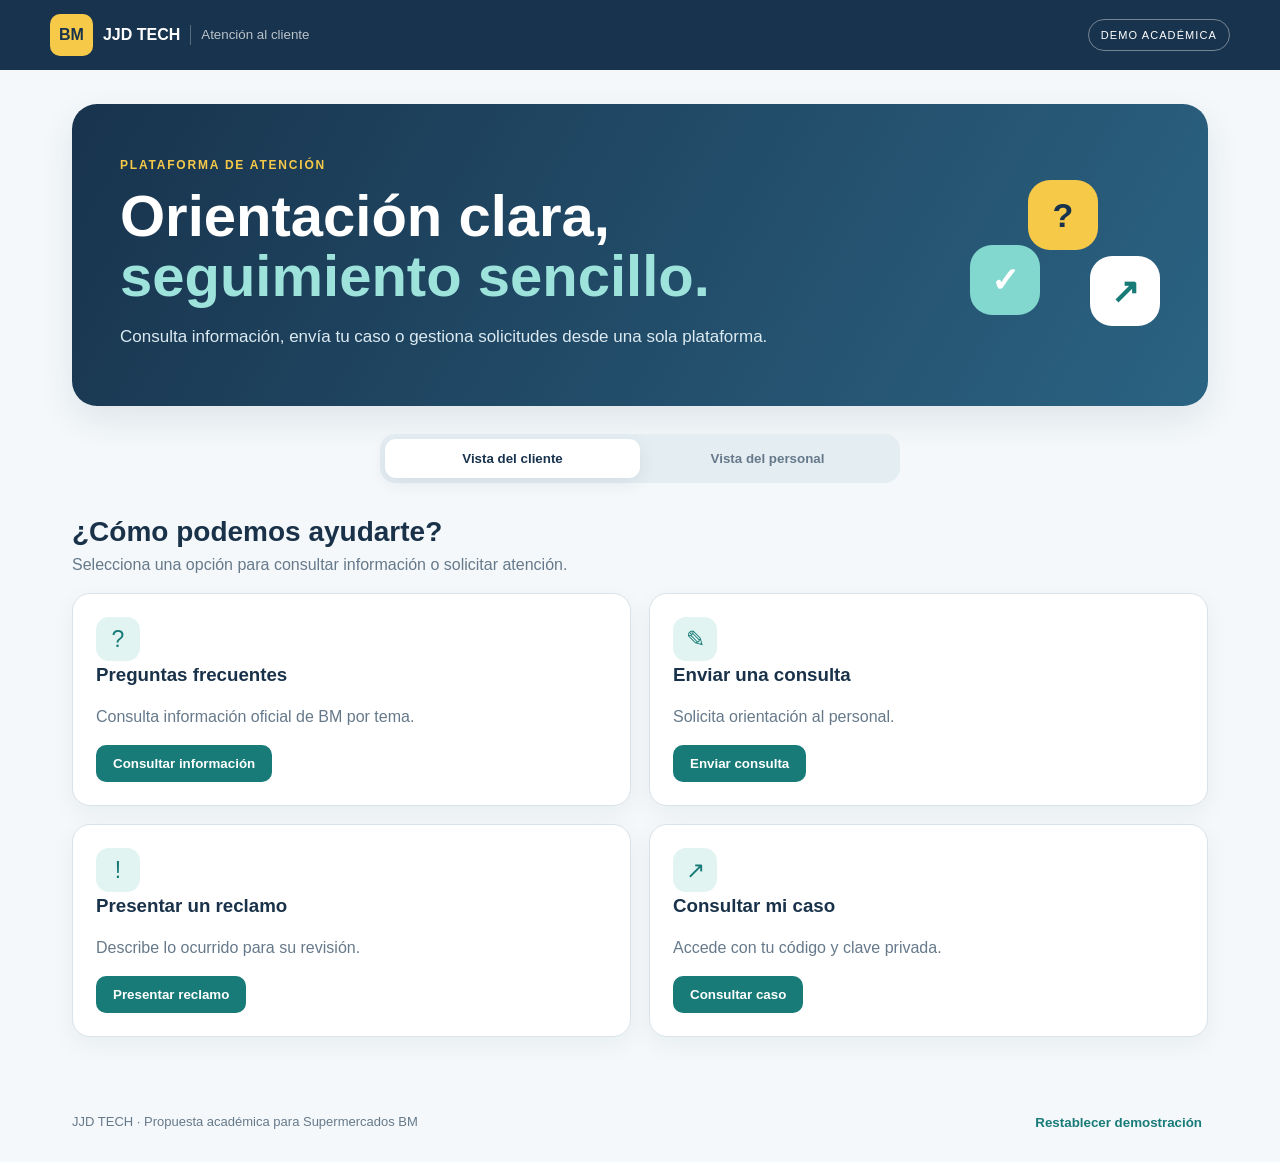
==== index.html @ c05265e7 "Sitio web" ====
<!doctype html>
<html lang="es">
<head>
  <meta charset="utf-8"><meta name="viewport" content="width=device-width,initial-scale=1">
  <title>JJD TECH · Atención BM</title><link rel="stylesheet" href="app.css">
</head>
<body>
<header class="topbar"><div class="brand"><b class="mark">BM</b><b>JJD TECH</b><small>Atención al cliente</small></div><span class="pill">DEMO ACADÉMICA</span></header>
<main class="shell">
  <section class="hero"><div><p class="eyebrow">Plataforma de atención</p><h1>Orientación clara,<br><em>seguimiento sencillo.</em></h1><p>Consulta información, envía tu caso o gestiona solicitudes desde una sola plataforma.</p></div><div class="hero-art"><i>?</i><i>✓</i><i>↗</i></div></section>
  <nav class="switch"><button class="active" data-view="client">Vista del cliente</button><button data-view="staff">Vista del personal</button></nav>
  <section id="clientView"></section><section id="staffView" class="hidden"></section>
</main>
<footer>JJD TECH · Propuesta académica para Supermercados BM <button id="resetBtn">Restablecer demostración</button></footer><div id="toast"></div>
<script src="app.js"></script>
</body></html>
---- app.css ----
:root{--n:#18334d;--t:#187b78;--y:#f7c948;--bg:#f4f8fa;--ink:#193249;--mut:#66798a;--line:#d9e3e9}*{box-sizing:border-box}body{margin:0;background:var(--bg);color:var(--ink);font:16px/1.5 Arial,sans-serif}.topbar{height:70px;background:var(--n);color:white;padding:0 max(20px,calc((100% - 1180px)/2));display:flex;align-items:center;justify-content:space-between}.brand{display:flex;gap:10px;align-items:center}.brand small{opacity:.7;border-left:1px solid #ffffff66;padding-left:10px}.mark{background:var(--y);color:var(--n);padding:9px;border-radius:10px}.pill{font-size:11px;letter-spacing:.1em;border:1px solid #fff6;border-radius:99px;padding:7px 12px}.shell{max-width:1180px;margin:auto;padding:34px 22px 55px}.hero{min-height:240px;border-radius:25px;padding:40px 48px;display:flex;justify-content:space-between;align-items:center;background:linear-gradient(120deg,var(--n),#2b6382);color:white;box-shadow:0 14px 35px #14314918}.eyebrow{text-transform:uppercase;letter-spacing:.15em;color:var(--y);font-weight:bold;font-size:12px}.hero h1{font-size:clamp(35px,5vw,58px);line-height:1.04;margin:8px 0}.hero em{color:#9de3dc;font-style:normal}.hero p:last-child{color:#dceaf1;font-size:17px}.hero-art{width:190px;height:150px;position:relative}.hero-art i{position:absolute;display:grid;place-items:center;width:70px;height:70px;border-radius:22px;font-size:34px;font-weight:bold;font-style:normal}.hero-art i:nth-child(1){background:var(--y);color:var(--n);left:58px}.hero-art i:nth-child(2){background:#82d8ce;top:65px}.hero-art i:nth-child(3){background:white;color:var(--t);top:76px;right:0}.switch{background:#e4edf2;border-radius:15px;padding:5px;display:flex;max-width:520px;margin:28px auto}.switch button{flex:1;border:0;background:transparent;padding:12px;border-radius:11px;color:var(--mut);font-weight:bold;cursor:pointer}.switch button.active{background:white;color:var(--n);box-shadow:0 5px 18px #14314914}.hidden{display:none!important}.head{display:flex;justify-content:space-between;align-items:end;margin:26px 0 16px}.head h2{margin:0;font-size:28px}.head p{margin:0;color:var(--mut)}.grid{display:grid;grid-template-columns:repeat(2,1fr);gap:18px}.card,.panel{background:white;border:1px solid var(--line);border-radius:18px;padding:23px;box-shadow:0 8px 25px #1431490d}.card h3{margin:0 0 7px}.card p{color:var(--mut)}.icon{width:44px;height:44px;border-radius:13px;display:grid;place-items:center;background:#e2f4f1;color:var(--t);font-size:23px}.button{border:0;border-radius:10px;background:var(--t);color:white;padding:11px 17px;font-weight:bold;cursor:pointer}.secondary{background:#e9f0f4;color:var(--n)}.formgrid{display:grid;grid-template-columns:1fr 1fr;gap:15px}.field{display:flex;flex-direction:column;gap:6px}.field.full{grid-column:1/-1}.field label{font-weight:bold;font-size:13px}.field input,.field select,.field textarea{border:1px solid var(--line);border-radius:10px;padding:12px;font:inherit;color:var(--ink)}textarea{min-height:105px}.actions{display:flex;gap:10px;margin-top:18px}.notice{padding:14px;border-radius:12px;background:#fff7dc;border:1px solid #f2d778;color:#725c13;margin-top:16px}.faq{display:grid;grid-template-columns:260px 1fr;gap:18px}.topics button{display:block;width:100%;text-align:left;border:0;background:#f2f6f8;border-radius:10px;padding:13px;margin:7px 0;cursor:pointer;color:var(--ink)}.topics button.on{background:#d9efeb;color:var(--t);font-weight:bold}.source{color:var(--mut);font-size:13px}.summary{display:grid;grid-template-columns:repeat(4,1fr);gap:10px;margin-bottom:18px}.stat{background:#f2f7f9;border-radius:13px;padding:15px}.stat strong{font-size:28px;display:block}.stat span{color:var(--mut);font-size:13px}.staff{display:grid;grid-template-columns:1.35fr .65fr;gap:18px}.table{width:100%;border-collapse:collapse}.table th,.table td{text-align:left;padding:12px 8px;border-bottom:1px solid var(--line)}.table th{font-size:12px;color:var(--mut);text-transform:uppercase}.link{border:0;background:none;color:var(--t);font-weight:bold;cursor:pointer}.badge{display:inline-block;border-radius:99px;padding:5px 10px;font-size:12px;font-weight:bold;background:#e8eff3}.final{background:#dff4e8;color:#167346}.wait{background:#fff1c9;color:#8a6510}.review{background:#e3edff;color:#285da5}footer{max-width:1180px;margin:auto;padding:20px 22px 30px;color:var(--mut);font-size:13px;display:flex;justify-content:space-between}footer button{border:0;background:none;color:var(--t);font-weight:bold;cursor:pointer}@media(max-width:760px){.brand small,.pill,.hero-art{display:none}.shell{padding:20px 14px 40px}.hero{padding:28px 24px}.grid,.faq,.staff,.formgrid{grid-template-columns:1fr}.field.full{grid-column:auto}.summary{grid-template-columns:repeat(2,1fr)}footer{display:block;padding:15px}footer button{display:block;margin-top:10px}}
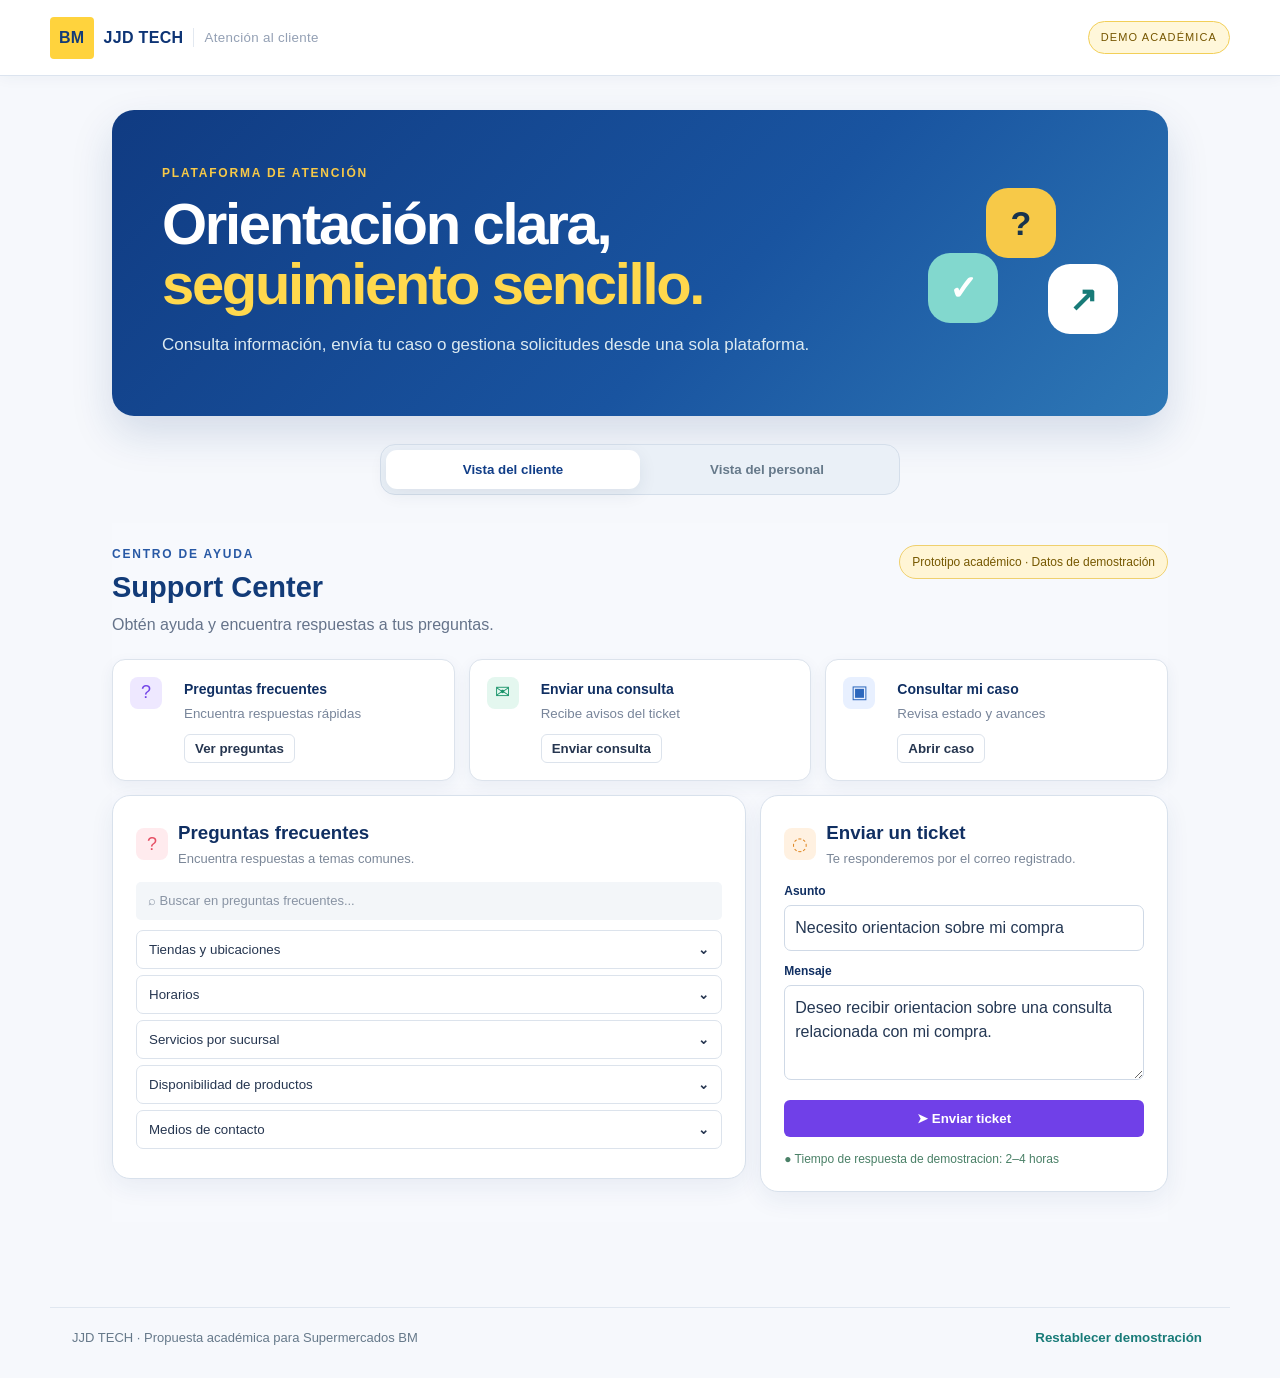
==== commit c10d823c: "version 7" ====
--- a/index.html
+++ b/index.html
@@ -2,7 +2,7 @@
 <html lang="es">
 <head>
   <meta charset="utf-8"><meta name="viewport" content="width=device-width,initial-scale=1">
-  <title>JJD TECH · Atención BM</title><link rel="stylesheet" href="app.css">
+  <title>JJD TECH · Atención BM</title><link rel="stylesheet" href="app.css"><link rel="stylesheet" href="app_v2.css"><link rel="stylesheet" href="app_v3.css">
 </head>
 <body>
 <header class="topbar"><div class="brand"><b class="mark">BM</b><b>JJD TECH</b><small>Atención al cliente</small></div><span class="pill">DEMO ACADÉMICA</span></header>
@@ -12,5 +12,5 @@
   <section id="clientView"></section><section id="staffView" class="hidden"></section>
 </main>
 <footer>JJD TECH · Propuesta académica para Supermercados BM <button id="resetBtn">Restablecer demostración</button></footer><div id="toast"></div>
-<script src="app.js"></script>
+<script src="app_v3.js"></script>
 </body></html>
--- a/app.css
+++ b/app.css
@@ -1 +1,6 @@
 :root{--n:#18334d;--t:#187b78;--y:#f7c948;--bg:#f4f8fa;--ink:#193249;--mut:#66798a;--line:#d9e3e9}*{box-sizing:border-box}body{margin:0;background:var(--bg);color:var(--ink);font:16px/1.5 Arial,sans-serif}.topbar{height:70px;background:var(--n);color:white;padding:0 max(20px,calc((100% - 1180px)/2));display:flex;align-items:center;justify-content:space-between}.brand{display:flex;gap:10px;align-items:center}.brand small{opacity:.7;border-left:1px solid #ffffff66;padding-left:10px}.mark{background:var(--y);color:var(--n);padding:9px;border-radius:10px}.pill{font-size:11px;letter-spacing:.1em;border:1px solid #fff6;border-radius:99px;padding:7px 12px}.shell{max-width:1180px;margin:auto;padding:34px 22px 55px}.hero{min-height:240px;border-radius:25px;padding:40px 48px;display:flex;justify-content:space-between;align-items:center;background:linear-gradient(120deg,var(--n),#2b6382);color:white;box-shadow:0 14px 35px #14314918}.eyebrow{text-transform:uppercase;letter-spacing:.15em;color:var(--y);font-weight:bold;font-size:12px}.hero h1{font-size:clamp(35px,5vw,58px);line-height:1.04;margin:8px 0}.hero em{color:#9de3dc;font-style:normal}.hero p:last-child{color:#dceaf1;font-size:17px}.hero-art{width:190px;height:150px;position:relative}.hero-art i{position:absolute;display:grid;place-items:center;width:70px;height:70px;border-radius:22px;font-size:34px;font-weight:bold;font-style:normal}.hero-art i:nth-child(1){background:var(--y);color:var(--n);left:58px}.hero-art i:nth-child(2){background:#82d8ce;top:65px}.hero-art i:nth-child(3){background:white;color:var(--t);top:76px;right:0}.switch{background:#e4edf2;border-radius:15px;padding:5px;display:flex;max-width:520px;margin:28px auto}.switch button{flex:1;border:0;background:transparent;padding:12px;border-radius:11px;color:var(--mut);font-weight:bold;cursor:pointer}.switch button.active{background:white;color:var(--n);box-shadow:0 5px 18px #14314914}.hidden{display:none!important}.head{display:flex;justify-content:space-between;align-items:end;margin:26px 0 16px}.head h2{margin:0;font-size:28px}.head p{margin:0;color:var(--mut)}.grid{display:grid;grid-template-columns:repeat(2,1fr);gap:18px}.card,.panel{background:white;border:1px solid var(--line);border-radius:18px;padding:23px;box-shadow:0 8px 25px #1431490d}.card h3{margin:0 0 7px}.card p{color:var(--mut)}.icon{width:44px;height:44px;border-radius:13px;display:grid;place-items:center;background:#e2f4f1;color:var(--t);font-size:23px}.button{border:0;border-radius:10px;background:var(--t);color:white;padding:11px 17px;font-weight:bold;cursor:pointer}.secondary{background:#e9f0f4;color:var(--n)}.formgrid{display:grid;grid-template-columns:1fr 1fr;gap:15px}.field{display:flex;flex-direction:column;gap:6px}.field.full{grid-column:1/-1}.field label{font-weight:bold;font-size:13px}.field input,.field select,.field textarea{border:1px solid var(--line);border-radius:10px;padding:12px;font:inherit;color:var(--ink)}textarea{min-height:105px}.actions{display:flex;gap:10px;margin-top:18px}.notice{padding:14px;border-radius:12px;background:#fff7dc;border:1px solid #f2d778;color:#725c13;margin-top:16px}.faq{display:grid;grid-template-columns:260px 1fr;gap:18px}.topics button{display:block;width:100%;text-align:left;border:0;background:#f2f6f8;border-radius:10px;padding:13px;margin:7px 0;cursor:pointer;color:var(--ink)}.topics button.on{background:#d9efeb;color:var(--t);font-weight:bold}.source{color:var(--mut);font-size:13px}.summary{display:grid;grid-template-columns:repeat(4,1fr);gap:10px;margin-bottom:18px}.stat{background:#f2f7f9;border-radius:13px;padding:15px}.stat strong{font-size:28px;display:block}.stat span{color:var(--mut);font-size:13px}.staff{display:grid;grid-template-columns:1.35fr .65fr;gap:18px}.table{width:100%;border-collapse:collapse}.table th,.table td{text-align:left;padding:12px 8px;border-bottom:1px solid var(--line)}.table th{font-size:12px;color:var(--mut);text-transform:uppercase}.link{border:0;background:none;color:var(--t);font-weight:bold;cursor:pointer}.badge{display:inline-block;border-radius:99px;padding:5px 10px;font-size:12px;font-weight:bold;background:#e8eff3}.final{background:#dff4e8;color:#167346}.wait{background:#fff1c9;color:#8a6510}.review{background:#e3edff;color:#285da5}footer{max-width:1180px;margin:auto;padding:20px 22px 30px;color:var(--mut);font-size:13px;display:flex;justify-content:space-between}footer button{border:0;background:none;color:var(--t);font-weight:bold;cursor:pointer}@media(max-width:760px){.brand small,.pill,.hero-art{display:none}.shell{padding:20px 14px 40px}.hero{padding:28px 24px}.grid,.faq,.staff,.formgrid{grid-template-columns:1fr}.field.full{grid-column:auto}.summary{grid-template-columns:repeat(2,1fr)}footer{display:block;padding:15px}footer button{display:block;margin-top:10px}}
+/* Refinamiento visual inspirado en la referencia proporcionada */
+body{background:#f6f8fc;color:#102f62}.topbar{background:#fff;color:#0d3475;border-bottom:1px solid #dce4ef;height:76px;box-shadow:0 2px 14px #17365d0c}.brand{letter-spacing:.02em}.brand small{border-color:#d7dfeb;color:#667895}.mark{background:#ffd33d;color:#123b78;border-radius:4px}.pill{background:#fff7da;color:#765600;border-color:#f2cf58}.shell{max-width:1100px}.hero{background:linear-gradient(135deg,#103b82 0%,#1954a0 58%,#2e78b6 100%);border-radius:22px;padding:42px 50px;box-shadow:0 18px 42px #143b7826}.hero h1{font-weight:800;letter-spacing:-.04em}.hero em{color:#ffd84d}.switch{background:#eaf0f7;border:1px solid #d4deea}.switch button.active{color:#103d87}.card,.panel{border-color:#d8e1ec;box-shadow:0 8px 24px #193d6b12;transition:transform .2s,box-shadow .2s}.card:hover{transform:translateY(-3px);box-shadow:0 15px 30px #193d6b20}.button{background:#16479a;box-shadow:0 4px 9px #16479a29}.button:hover{background:#0d3475;transform:translateY(-1px)}.secondary{background:#eef3f8;color:#16479a;box-shadow:none}.icon{background:#e8f0ff;color:#16479a}.notice{border-color:#f1d276;box-shadow:0 5px 14px #d3a62214}.badge{border:1px solid #ccd8e7}.final{background:#e4f6ea;color:#187442;border-color:#a8dcb9}.wait{background:#fff2ca;color:#855d00;border-color:#f0ca67}.review{background:#e5efff;color:#2459a5;border-color:#b9cff3}.head h2{letter-spacing:-.025em}.table th{color:#60738f}.table td{color:#304766}footer{border-top:1px solid #e0e7f0;margin-top:30px}@media(max-width:760px){.hero{padding:30px 24px}.topbar{height:64px}}
+.timeline{list-style:none;margin:16px 0;padding:0;border-left:2px solid #d8e4f1}.timeline li{position:relative;padding:0 0 18px 24px}.timeline li:before{content:"";position:absolute;left:-8px;top:2px;width:13px;height:13px;border-radius:50%;background:#dbe7f5;border:3px solid white;box-shadow:0 0 0 1px #bdcfe2}.timeline li.current:before{background:#ffd34c}.timeline small{display:block;color:#71829b;margin-top:3px}
+.timeline{list-style:none;margin:16px 0;padding:0;border-left:2px solid #d8e4f1}.timeline li{position:relative;padding:0 0 18px 24px}.timeline li:before{content:"";position:absolute;left:-8px;top:2px;width:13px;height:13px;border-radius:50%;background:#dbe7f5;border:3px solid white;box-shadow:0 0 0 1px #bdcfe2}.timeline li.current:before{background:#ffd34c}.timeline small{display:block;color:#71829b;margin-top:3px}
+.email-note{background:#eef5ff;border-color:#c7daf7;color:#214b8f}.monthly-panel{margin:18px 0}.monthly-title{display:flex;justify-content:space-between;align-items:start}.monthly-title h3{margin:0 0 3px}.monthly-title p{margin:0;color:var(--mut);font-size:13px}.legend{display:flex;gap:20px;margin:18px 0 10px;color:#667895;font-size:13px}.month-row{display:grid;grid-template-columns:90px 1fr 32px 1fr 32px;gap:9px;align-items:center;margin:11px 0;font-size:13px}.bar{height:12px;width:var(--w);min-width:5px;border-radius:99px;display:block}.bar.consult{background:linear-gradient(90deg,#174895,#4b8bd6)}.bar.claim{background:linear-gradient(90deg,#d99b11,#f3cf5b)}.month-row strong{color:var(--n)}@media(max-width:560px){.month-row{grid-template-columns:70px 1fr 24px 1fr 24px;gap:5px}.monthly-title{display:block}.monthly-title .badge{margin-top:10px;display:inline-block}}
--- a/app_v2.css
+++ b/app_v2.css
@@ -0,0 +1,2 @@
+/* Layout refinado para el centro de soporte y el panel de tickets */
+.support-dashboard,.general-dashboard{max-width:1080px;margin:auto}.support-header,.general-heading{display:flex;justify-content:space-between;align-items:flex-start;margin:14px 0 22px}.support-header h2,.general-heading h2{font-size:29px;margin:3px 0}.support-header p,.general-heading p{color:#65738a;margin:0}.eyebrow.blue{color:#2859a5}.demo-label{font-size:12px;background:#fff5d5;border:1px solid #efd06e;color:#765800;border-radius:99px;padding:7px 12px}.support-shortcuts{display:grid;grid-template-columns:repeat(3,1fr);gap:14px;margin-bottom:14px}.support-shortcuts article{background:#fff;border:1px solid #dce3ec;border-radius:13px;padding:17px;display:grid;grid-template-columns:42px 1fr;column-gap:12px;box-shadow:0 5px 15px #1e3e6810}.support-shortcuts article b{font-size:14px}.support-shortcuts article small{display:block;color:#78859a;margin-top:3px}.support-shortcuts article button{grid-column:2;width:max-content;margin-top:10px;border:1px solid #dce3ec;background:#fff;border-radius:6px;padding:6px 10px;font-weight:bold;cursor:pointer;color:#263650}.shortcut-icon{width:32px;height:32px;border-radius:8px;display:grid;place-items:center;font-size:18px}.purple{background:#eee8ff;color:#7345e8}.green{background:#e4f7ef;color:#159267}.blue-icon{background:#e8f0ff;color:#2c67bd}.red{background:#ffebee;color:#e54e63}.orange{background:#fff1e1;color:#df8621}.support-lower{display:grid;grid-template-columns:1.4fr .9fr;gap:14px}.panel-heading{display:flex;gap:10px;align-items:center;margin-bottom:12px}.panel-heading h3{margin:0}.panel-heading p{margin:2px 0;color:#7b8798;font-size:13px}.faq-search{background:#f3f6f9;color:#8994a4;border-radius:5px;padding:9px 12px;font-size:13px;margin-bottom:10px}.faq-item{width:100%;display:flex;justify-content:space-between;text-align:left;background:#fff;border:1px solid #dce3ec;border-radius:7px;padding:11px 12px;margin:6px 0;color:#263650;cursor:pointer}.faq-item:hover,.faq-item.chosen{border-color:#9ebbf0;background:#f7faff}.ticket-panel form label,.form-panel label,.detail-info label{display:block;font-size:12px;font-weight:bold;margin:11px 0 5px}.ticket-panel input,.ticket-panel textarea,.form-panel input,.form-panel textarea,.access-panel input,.reply-box textarea,.detail-info textarea,.detail-info select{width:100%;border:1px solid #cfd9e6;border-radius:7px;padding:10px;font:inherit;color:#243753;background:#fff}.ticket-panel textarea,.form-panel textarea{min-height:95px}.primary-wide{width:100%;border:0;border-radius:6px;padding:11px;background:#7040e8;color:#fff;font-weight:bold;margin-top:13px;cursor:pointer}.primary-wide:hover{filter:brightness(.94)}.response-time{display:block;color:#4a8067;margin-top:13px;font-size:12px}.compact{max-width:900px}.form-panel,.access-panel{max-width:650px}.case-layout{display:grid;grid-template-columns:1.35fr .8fr;gap:15px}.status-card{background:#e8f1ff;border:1px solid #b9d0f3;border-radius:15px;padding:20px;margin-bottom:14px}.status-card h2{margin:5px 0}.status-card p{background:#fff;border-radius:10px;padding:12px;margin:12px 0 0}.message-box{background:#eef2f7;border-radius:9px;padding:13px}.progress h3{margin-top:0}.employee-dashboard{display:grid;grid-template-columns:190px 275px 1fr;min-height:650px;background:#fff;border:1px solid #dce3ec;border-radius:18px;overflow:hidden;box-shadow:0 15px 35px #193d6b16}.employee-sidebar{background:#f7f7fb;padding:16px 12px;display:flex;flex-direction:column;gap:5px}.employee-profile{background:#fff;border:1px solid #e2e5ed;border-radius:11px;padding:10px;margin-bottom:14px}.employee-profile span{display:inline-grid;place-items:center;width:30px;height:30px;border-radius:50%;background:#dbe8ff;color:#2254a0;font-weight:bold;margin-right:7px}.employee-profile b{font-size:12px}.employee-profile small{display:block;margin-left:39px;color:#8992a0;font-size:10px}.employee-sidebar button{border:0;background:transparent;text-align:left;padding:11px;border-radius:7px;color:#556276;cursor:pointer}.employee-sidebar button:hover,.employee-sidebar .employee-nav.active{background:#fff;color:#184b9e;box-shadow:0 2px 8px #20467b12}.employee-sidebar>small{color:#8a94a3;font-size:11px}.employee-tickets{border-right:1px solid #e3e7ef;padding:17px 12px;background:#fbfcfe;overflow:hidden}.tickets-title{display:flex;justify-content:space-between;align-items:center;gap:8px;margin-bottom:14px}.tickets-title h2{margin:0}.tickets-title input{width:125px;border:1px solid #dce3ec;border-radius:6px;padding:8px}.ticket-item{width:100%;border:1px solid #e0e5ed;background:#fff;text-align:left;border-radius:8px;padding:11px;margin:5px 0;display:flex;justify-content:space-between;gap:5px;cursor:pointer}.ticket-item.selected{border-color:#5b8dde;box-shadow:inset 3px 0 #2863bd}.ticket-item b,.ticket-item small{display:block}.ticket-item b{font-size:12px;color:#243653}.ticket-item small{color:#8893a3;font-size:11px;margin-top:4px}.ticket-type{font-size:10px;color:#27709f;display:block;margin-bottom:3px}.ticket-item time{font-size:10px;color:#8a94a2}.employee-detail{padding:25px 225px 25px 23px;background:#fff;position:relative}.detail-top{border-bottom:1px solid #e2e7ef;padding-bottom:17px}.detail-top h2{margin:5px 0;font-size:23px}.detail-top p{color:#7a8798;margin:0 0 10px}.detail-message{padding:22px 0 150px;max-width:540px}.reply-box{border:1px solid #dbe3ed;border-radius:10px;margin-top:30px;padding:12px}.reply-box textarea{margin:10px 0;min-height:90px}.detail-info{position:absolute;right:0;top:0;width:205px;height:100%;border-left:1px solid #e3e7ef;background:#fcfdff;padding:22px 15px}.detail-info h3{font-size:14px;margin:0 0 13px}.detail-info label{color:#8a95a4}.detail-info>span,.detail-info>b{display:block;font-size:12px;margin-bottom:8px}.detail-info hr{border:0;border-top:1px solid #e3e7ef;margin:17px 0}.detail-info p{font-size:11px;color:#68758a}.general-heading{align-items:center}.general-dashboard .summary{margin-bottom:15px}.consult-stat{border-left:4px solid #2866bd}.claim-stat{border-left:4px solid #e4b522}.chart-panel{padding:22px}.chart-heading{display:flex;justify-content:space-between;align-items:start}.chart-heading h3{margin:0}.chart-heading p{color:#7c8796;margin:4px 0}.legend{display:flex;gap:15px;font-size:12px;color:#64728a}.legend i{display:inline-block;width:9px;height:9px;border-radius:50%;margin-right:5px}.legend-blue{background:#2866bd}.legend-yellow{background:#e4b522}.chart{height:210px;display:flex;justify-content:space-around;align-items:end;padding:20px 10px 0;border-bottom:1px solid #dce4ee;margin-top:16px}.chart-column{height:190px;display:flex;align-items:center;flex-direction:column;justify-content:end;min-width:90px}.chart-column span{font-size:11px;color:#748198;margin-top:9px}.chart-values{display:flex;gap:4px;font-size:10px;margin-bottom:3px}.chart-values b:first-child{color:#2866bd}.chart-values b:last-child{color:#b98a05}.bars{height:150px;display:flex;align-items:end;gap:4px}.bars i{width:22px;border-radius:6px 6px 0 0;display:block}.bar-consult{background:linear-gradient(#4a8ad5,#2866bd)}.bar-claim{background:linear-gradient(#f5d76e,#dcae24)}.recent-grid{display:grid;grid-template-columns:repeat(2,1fr);gap:8px}.recent-grid button{background:#fff;border:1px solid #dce4ed;border-radius:8px;text-align:left;padding:12px;cursor:pointer}.recent-grid b,.recent-grid small,.recent-grid .badge{display:block}.recent-grid small{color:#7b8795;margin:4px 0;font-size:11px}@media(max-width:900px){.employee-dashboard{grid-template-columns:170px 1fr}.employee-detail{grid-column:2;padding-right:23px}.detail-info{position:relative;right:auto;top:auto;width:auto;height:auto;border-left:0;border-top:1px solid #e3e7ef;margin-top:15px}.detail-message{padding-bottom:20px}.support-lower,.case-layout{grid-template-columns:1fr}}@media(max-width:650px){.support-shortcuts,.support-lower{grid-template-columns:1fr}.employee-dashboard{display:block}.employee-sidebar{display:none}.employee-detail{display:block}.detail-info{padding:15px}.chart-heading{display:block}.legend{margin-top:12px}.recent-grid{grid-template-columns:1fr}}
--- a/app_v3.css
+++ b/app_v3.css
@@ -0,0 +1 @@
+.support-dashboard{background:#f7f9fd;padding:8px 0 30px}.support-header h2{color:#123b78;font-weight:800}.support-shortcuts article{min-height:105px}.support-lower{align-items:start}.assistant-card{max-width:540px;margin:20px auto;background:#fff;border:1px solid #d5dfed;border-radius:14px;overflow:hidden;box-shadow:0 8px 24px #123b7812}.assistant-head{background:#e7f0ff;padding:12px 16px;display:flex;gap:10px;align-items:center}.assistant-head>span{background:#174899;color:#fff;border-radius:50%;width:28px;height:28px;display:grid;place-items:center}.assistant-head small{display:block;color:#61708a;font-size:11px}.assistant-body{padding:18px}.chat-bubble,.answer-bubble{background:#eef2f8;border-radius:15px;padding:11px 13px;margin-bottom:12px}.answer-bubble{border-radius:13px;margin-top:18px}.answer-bubble p{line-height:1.7}.topic-buttons{display:grid;grid-template-columns:1fr 1fr;gap:8px}.topic-buttons button{background:#fff;border:1px solid #adc4e8;border-radius:14px;padding:11px;text-align:left;color:#164493;font-weight:bold;cursor:pointer}.topic-buttons button:hover,.topic-buttons button.chosen{background:#eaf2ff}.form-panel{max-width:700px;margin:15px auto}.type-choice{display:grid;grid-template-columns:1fr 1fr;gap:10px;margin:8px 0 16px}.type-choice button{background:#fff;border:1px solid #cbd7e7;border-radius:13px;padding:14px;text-align:left;font-weight:bold;cursor:pointer;color:#183c78}.type-choice button small{display:block;color:#728198;font-weight:normal;margin-top:4px}.type-choice button.chosen{background:#e5efff;border-color:#1750a5}.form-bottom{border-top:1px solid #dce4ee;margin-top:20px;padding-top:18px;display:flex;justify-content:space-between;align-items:center;color:#65748b;font-size:12px}.login-card{max-width:390px;margin:70px auto;background:#fff;border:1px solid #d9e2ed;border-radius:16px;padding:28px;box-shadow:0 15px 35px #153d7215}.login-card h2{margin:5px 0;color:#123b78}.login-card p{color:#687891}.login-card label{display:block;font-size:12px;font-weight:bold;margin:14px 0 5px}.login-card input{width:100%;padding:11px;border:1px solid #cdd8e7;border-radius:7px}.login-card small{display:block;color:#7c899d;margin-top:15px}.take-button{width:100%;margin-top:13px;background:#e8b52a;color:#513d00}.employee-dashboard{max-width:1180px;margin:auto}.ticket-item time .badge{font-size:9px}.detail-info select{margin-bottom:8px}.detail-info .button{font-size:12px;padding:9px}.recent-grid .badge{width:max-content}@media(max-width:650px){.topic-buttons,.type-choice{grid-template-columns:1fr}.form-bottom{display:block}.form-bottom button{margin-top:12px;width:100%}.assistant-card{margin:15px 0}.support-header{display:block}.demo-label{display:inline-block;margin-top:12px}}
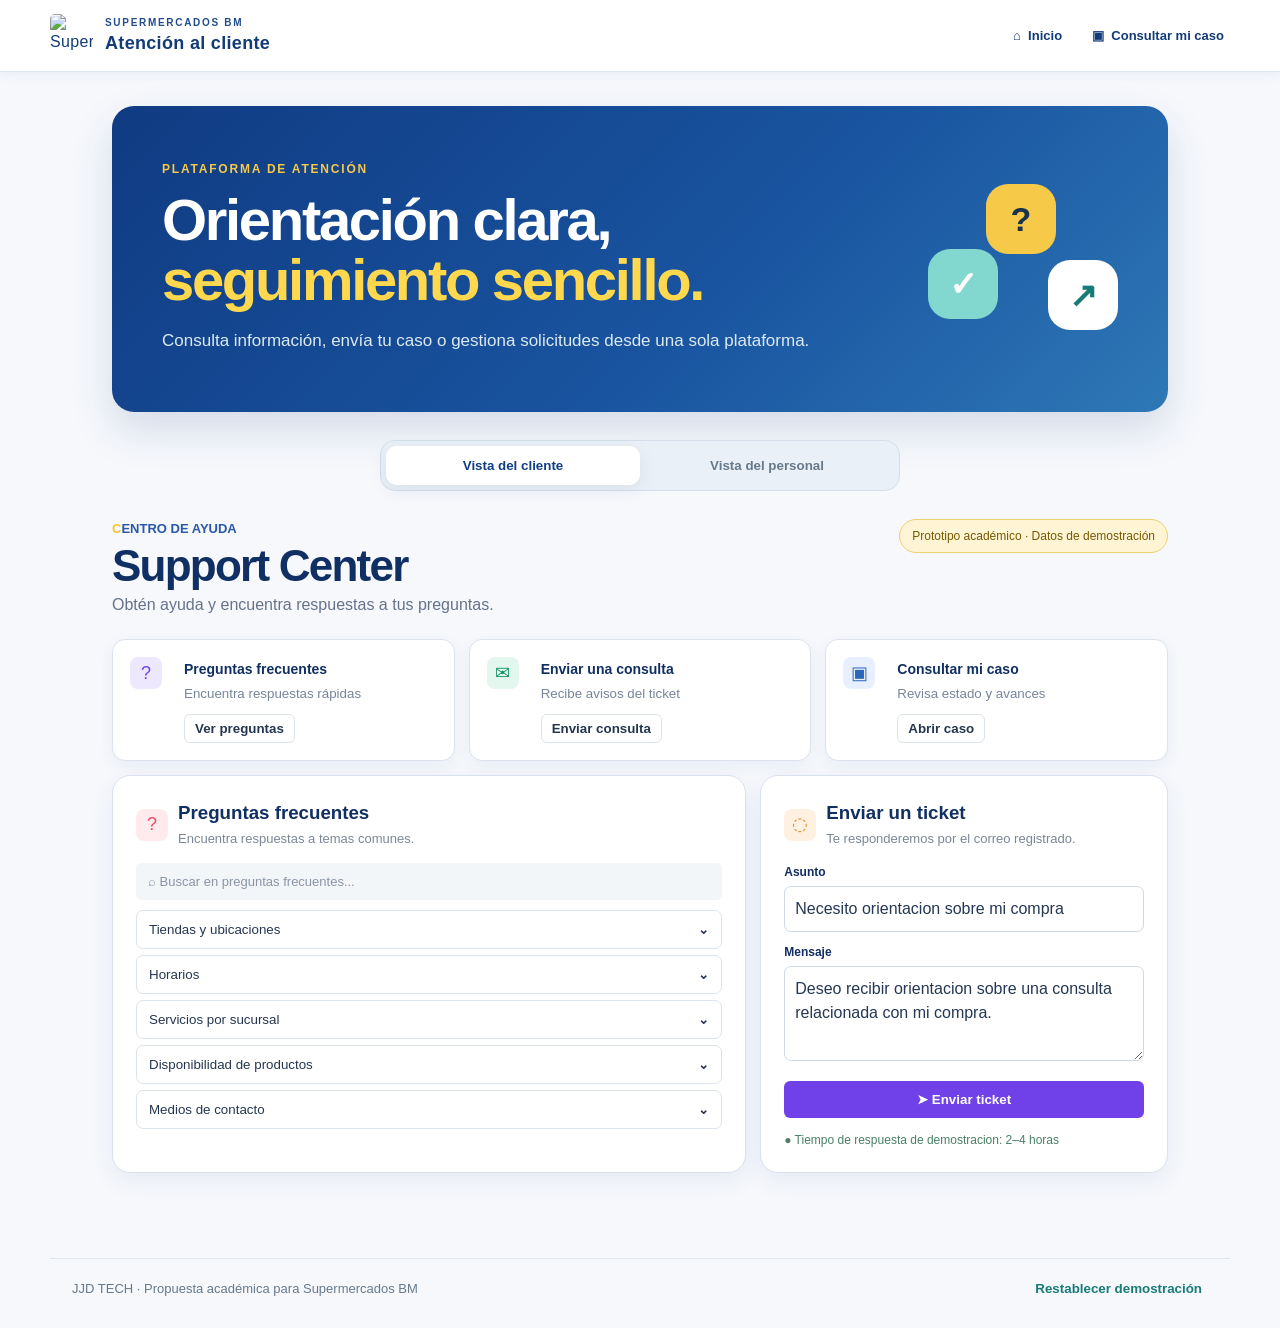
==== commit 9ec06d9b: "Version 8" ====
--- a/index.html
+++ b/index.html
@@ -5,7 +5,7 @@
   <title>JJD TECH · Atención BM</title><link rel="stylesheet" href="app.css"><link rel="stylesheet" href="app_v2.css"><link rel="stylesheet" href="app_v3.css">
 </head>
 <body>
-<header class="topbar"><div class="brand"><b class="mark">BM</b><b>JJD TECH</b><small>Atención al cliente</small></div><span class="pill">DEMO ACADÉMICA</span></header>
+<header class="topbar"><div class="brand"><img class="bm-logo" src="logo-bm.png" alt="Supermercados BM"><div class="brand-copy"><span>SUPERMERCADOS BM</span><b>Atención al cliente</b></div></div><nav class="top-nav"><button onclick="clientHome()">⌂ &nbsp;Inicio</button><button onclick="caseAccess()">▣ &nbsp;Consultar mi caso</button></nav></header>
 <main class="shell">
   <section class="hero"><div><p class="eyebrow">Plataforma de atención</p><h1>Orientación clara,<br><em>seguimiento sencillo.</em></h1><p>Consulta información, envía tu caso o gestiona solicitudes desde una sola plataforma.</p></div><div class="hero-art"><i>?</i><i>✓</i><i>↗</i></div></section>
   <nav class="switch"><button class="active" data-view="client">Vista del cliente</button><button data-view="staff">Vista del personal</button></nav>
--- a/app_v3.css
+++ b/app_v3.css
@@ -1 +1,3 @@
-.support-dashboard{background:#f7f9fd;padding:8px 0 30px}.support-header h2{color:#123b78;font-weight:800}.support-shortcuts article{min-height:105px}.support-lower{align-items:start}.assistant-card{max-width:540px;margin:20px auto;background:#fff;border:1px solid #d5dfed;border-radius:14px;overflow:hidden;box-shadow:0 8px 24px #123b7812}.assistant-head{background:#e7f0ff;padding:12px 16px;display:flex;gap:10px;align-items:center}.assistant-head>span{background:#174899;color:#fff;border-radius:50%;width:28px;height:28px;display:grid;place-items:center}.assistant-head small{display:block;color:#61708a;font-size:11px}.assistant-body{padding:18px}.chat-bubble,.answer-bubble{background:#eef2f8;border-radius:15px;padding:11px 13px;margin-bottom:12px}.answer-bubble{border-radius:13px;margin-top:18px}.answer-bubble p{line-height:1.7}.topic-buttons{display:grid;grid-template-columns:1fr 1fr;gap:8px}.topic-buttons button{background:#fff;border:1px solid #adc4e8;border-radius:14px;padding:11px;text-align:left;color:#164493;font-weight:bold;cursor:pointer}.topic-buttons button:hover,.topic-buttons button.chosen{background:#eaf2ff}.form-panel{max-width:700px;margin:15px auto}.type-choice{display:grid;grid-template-columns:1fr 1fr;gap:10px;margin:8px 0 16px}.type-choice button{background:#fff;border:1px solid #cbd7e7;border-radius:13px;padding:14px;text-align:left;font-weight:bold;cursor:pointer;color:#183c78}.type-choice button small{display:block;color:#728198;font-weight:normal;margin-top:4px}.type-choice button.chosen{background:#e5efff;border-color:#1750a5}.form-bottom{border-top:1px solid #dce4ee;margin-top:20px;padding-top:18px;display:flex;justify-content:space-between;align-items:center;color:#65748b;font-size:12px}.login-card{max-width:390px;margin:70px auto;background:#fff;border:1px solid #d9e2ed;border-radius:16px;padding:28px;box-shadow:0 15px 35px #153d7215}.login-card h2{margin:5px 0;color:#123b78}.login-card p{color:#687891}.login-card label{display:block;font-size:12px;font-weight:bold;margin:14px 0 5px}.login-card input{width:100%;padding:11px;border:1px solid #cdd8e7;border-radius:7px}.login-card small{display:block;color:#7c899d;margin-top:15px}.take-button{width:100%;margin-top:13px;background:#e8b52a;color:#513d00}.employee-dashboard{max-width:1180px;margin:auto}.ticket-item time .badge{font-size:9px}.detail-info select{margin-bottom:8px}.detail-info .button{font-size:12px;padding:9px}.recent-grid .badge{width:max-content}@media(max-width:650px){.topic-buttons,.type-choice{grid-template-columns:1fr}.form-bottom{display:block}.form-bottom button{margin-top:12px;width:100%}.assistant-card{margin:15px 0}.support-header{display:block}.demo-label{display:inline-block;margin-top:12px}}
+.followup-card{border:1px solid #efc446;box-shadow:0 8px 20px #dbab2018;margin-bottom:14px}.followup-card h3{color:#123b78;margin:0 0 5px}.followup-card p{color:#687891;margin-top:0}.followup-card label{display:block;font-weight:bold;margin:15px 0 7px}.followup-card textarea{width:100%;min-height:115px;border:1px solid #cbd7e7;border-radius:9px;padding:12px;font:inherit;resize:vertical}.followup-card button{margin-top:10px}
+.topbar{height:72px;background:#fff!important;color:#123b78!important;border-bottom:1px solid #dce4ee;box-shadow:0 2px 12px #153d7210;padding:0 max(25px,calc((100% - 1180px)/2));display:flex;justify-content:space-between;align-items:center}.brand{display:flex;align-items:center;gap:12px}.bm-logo{width:43px;height:43px;object-fit:contain;border-radius:5px}.brand-copy{display:flex;flex-direction:column;line-height:1.05}.brand-copy span{font-size:10px;letter-spacing:.17em;font-weight:bold;color:#214c8d}.brand-copy b{font-size:18px;margin-top:5px}.top-nav{display:flex;gap:18px}.top-nav button{border:0;background:transparent;color:#123b78;font-weight:bold;cursor:pointer;font-size:13px}.top-nav button:hover{color:#7040e8}.brand .mark,.brand small,.topbar>.pill{display:none}@media(max-width:650px){.topbar{padding:0 14px}.top-nav{gap:5px}.top-nav button{font-size:11px}.bm-logo{width:35px;height:35px}.brand-copy b{font-size:15px}.brand-copy span{font-size:8px}}
+.support-header .eyebrow.blue{font-size:13px;letter-spacing:0;text-transform:none}.support-header .eyebrow.blue:first-letter{color:#f4c52d}.support-header h2{font-size:44px;letter-spacing:-.04em;line-height:1.1}@media(max-width:650px){.support-header h2{font-size:34px}}
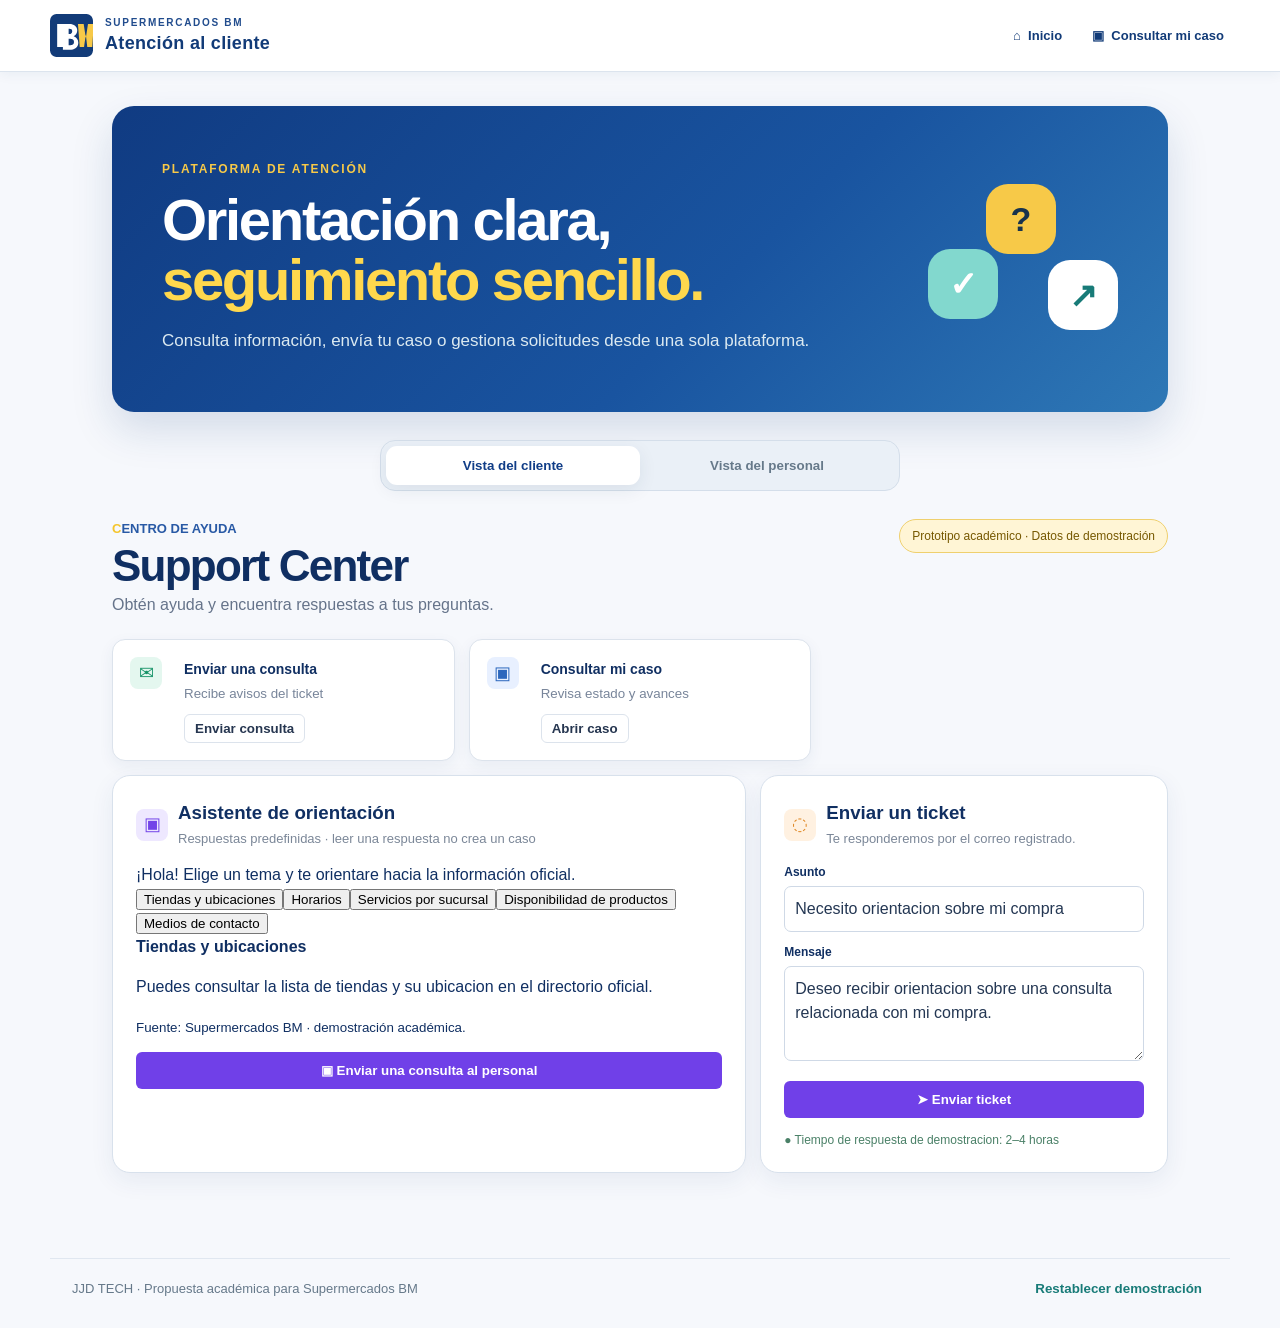
==== commit dff5fdab: "version 11" ====
--- a/index.html
+++ b/index.html
@@ -1,11 +1,11 @@
-<!doctype html>
+﻿<!doctype html>
 <html lang="es">
 <head>
   <meta charset="utf-8"><meta name="viewport" content="width=device-width,initial-scale=1">
   <title>JJD TECH · Atención BM</title><link rel="stylesheet" href="app.css"><link rel="stylesheet" href="app_v2.css"><link rel="stylesheet" href="app_v3.css">
 </head>
 <body>
-<header class="topbar"><div class="brand"><img class="bm-logo" src="logo-bm.png" alt="Supermercados BM"><div class="brand-copy"><span>SUPERMERCADOS BM</span><b>Atención al cliente</b></div></div><nav class="top-nav"><button onclick="clientHome()">⌂ &nbsp;Inicio</button><button onclick="caseAccess()">▣ &nbsp;Consultar mi caso</button></nav></header>
+<header class="topbar"><div class="brand"><img class="bm-logo" src="logo-bm.svg" alt="Supermercados BM"><div class="brand-copy"><span>SUPERMERCADOS BM</span><b>Atención al cliente</b></div></div><nav class="top-nav"><button onclick="clientHome()">⌂ &nbsp;Inicio</button><button onclick="caseAccess()">▣ &nbsp;Consultar mi caso</button></nav></header>
 <main class="shell">
   <section class="hero"><div><p class="eyebrow">Plataforma de atención</p><h1>Orientación clara,<br><em>seguimiento sencillo.</em></h1><p>Consulta información, envía tu caso o gestiona solicitudes desde una sola plataforma.</p></div><div class="hero-art"><i>?</i><i>✓</i><i>↗</i></div></section>
   <nav class="switch"><button class="active" data-view="client">Vista del cliente</button><button data-view="staff">Vista del personal</button></nav>
@@ -14,3 +14,5 @@
 <footer>JJD TECH · Propuesta académica para Supermercados BM <button id="resetBtn">Restablecer demostración</button></footer><div id="toast"></div>
 <script src="app_v3.js"></script>
 </body></html>
+
+
--- a/app_v3.css
+++ b/app_v3.css
@@ -1,3 +1,5 @@
 .followup-card{border:1px solid #efc446;box-shadow:0 8px 20px #dbab2018;margin-bottom:14px}.followup-card h3{color:#123b78;margin:0 0 5px}.followup-card p{color:#687891;margin-top:0}.followup-card label{display:block;font-weight:bold;margin:15px 0 7px}.followup-card textarea{width:100%;min-height:115px;border:1px solid #cbd7e7;border-radius:9px;padding:12px;font:inherit;resize:vertical}.followup-card button{margin-top:10px}
 .topbar{height:72px;background:#fff!important;color:#123b78!important;border-bottom:1px solid #dce4ee;box-shadow:0 2px 12px #153d7210;padding:0 max(25px,calc((100% - 1180px)/2));display:flex;justify-content:space-between;align-items:center}.brand{display:flex;align-items:center;gap:12px}.bm-logo{width:43px;height:43px;object-fit:contain;border-radius:5px}.brand-copy{display:flex;flex-direction:column;line-height:1.05}.brand-copy span{font-size:10px;letter-spacing:.17em;font-weight:bold;color:#214c8d}.brand-copy b{font-size:18px;margin-top:5px}.top-nav{display:flex;gap:18px}.top-nav button{border:0;background:transparent;color:#123b78;font-weight:bold;cursor:pointer;font-size:13px}.top-nav button:hover{color:#7040e8}.brand .mark,.brand small,.topbar>.pill{display:none}@media(max-width:650px){.topbar{padding:0 14px}.top-nav{gap:5px}.top-nav button{font-size:11px}.bm-logo{width:35px;height:35px}.brand-copy b{font-size:15px}.brand-copy span{font-size:8px}}
 .support-header .eyebrow.blue{font-size:13px;letter-spacing:0;text-transform:none}.support-header .eyebrow.blue:first-letter{color:#f4c52d}.support-header h2{font-size:44px;letter-spacing:-.04em;line-height:1.1}@media(max-width:650px){.support-header h2{font-size:34px}}
+.confirmation-card{max-width:580px;margin:65px auto;background:#fff;border:1px solid #d8e2ee;border-radius:16px;padding:34px;text-align:center;box-shadow:0 15px 35px #163d7215}.confirmation-icon{width:52px;height:52px;margin:0 auto 13px;border-radius:50%;display:grid;place-items:center;background:#dff5e8;color:#16824c;font-size:28px;font-weight:bold}.confirmation-card h2{color:#123b78;margin:5px 0}.confirmation-card>p:not(.eyebrow){color:#66758c}.credential-box{display:grid;grid-template-columns:1fr 1fr;gap:8px;text-align:left;background:#f2f6fb;border-radius:10px;padding:16px;margin:22px 0}.credential-box span{font-size:12px;color:#738198}.credential-box strong{font-size:18px;color:#123b78}.confirmation-card .actions{justify-content:center}@media(max-width:600px){.confirmation-card{margin:30px 10px;padding:25px}.credential-box{grid-template-columns:1fr}}
+.login-card{max-width:370px;margin:80px auto;background:transparent;border:0;box-shadow:none;padding:20px;text-align:center}.login-card .shortcut-icon,.login-card .eyebrow{display:none}.login-card h2{font-size:31px;color:#090909;margin:0 0 4px;letter-spacing:-.04em}.login-card h2:after{content:'\A o crea una cuenta';white-space:pre;display:block;color:#929292;font-size:12px;font-weight:normal;letter-spacing:0;margin-top:8px}.login-card p{font-size:0;margin:0 0 28px}.login-card p:after{content:'Accede al panel de atención';font-size:13px;color:#777}.login-card label{display:none}.login-card input{display:block;width:100%;height:56px;margin:11px 0;border:0;border-radius:30px;background:#f0f1f4;padding:0 22px;font-size:13px;color:#222}.login-card input:focus{outline:2px solid #c7b9ff;background:#fff}.login-card .primary-wide{height:50px;margin-top:16px;border-radius:28px;background:#000;color:#fff;font-size:13px;box-shadow:none}.login-card .primary-wide:hover{background:#292929;transform:none}.login-card small{font-size:0;color:#222;margin-top:24px}.login-card small:after{content:'¿Olvidaste tu contraseña?\A\A Acceso ficticio para demostración';white-space:pre;display:block;font-size:12px;line-height:2;color:#222}.login-card small:hover{color:#666;cursor:pointer}
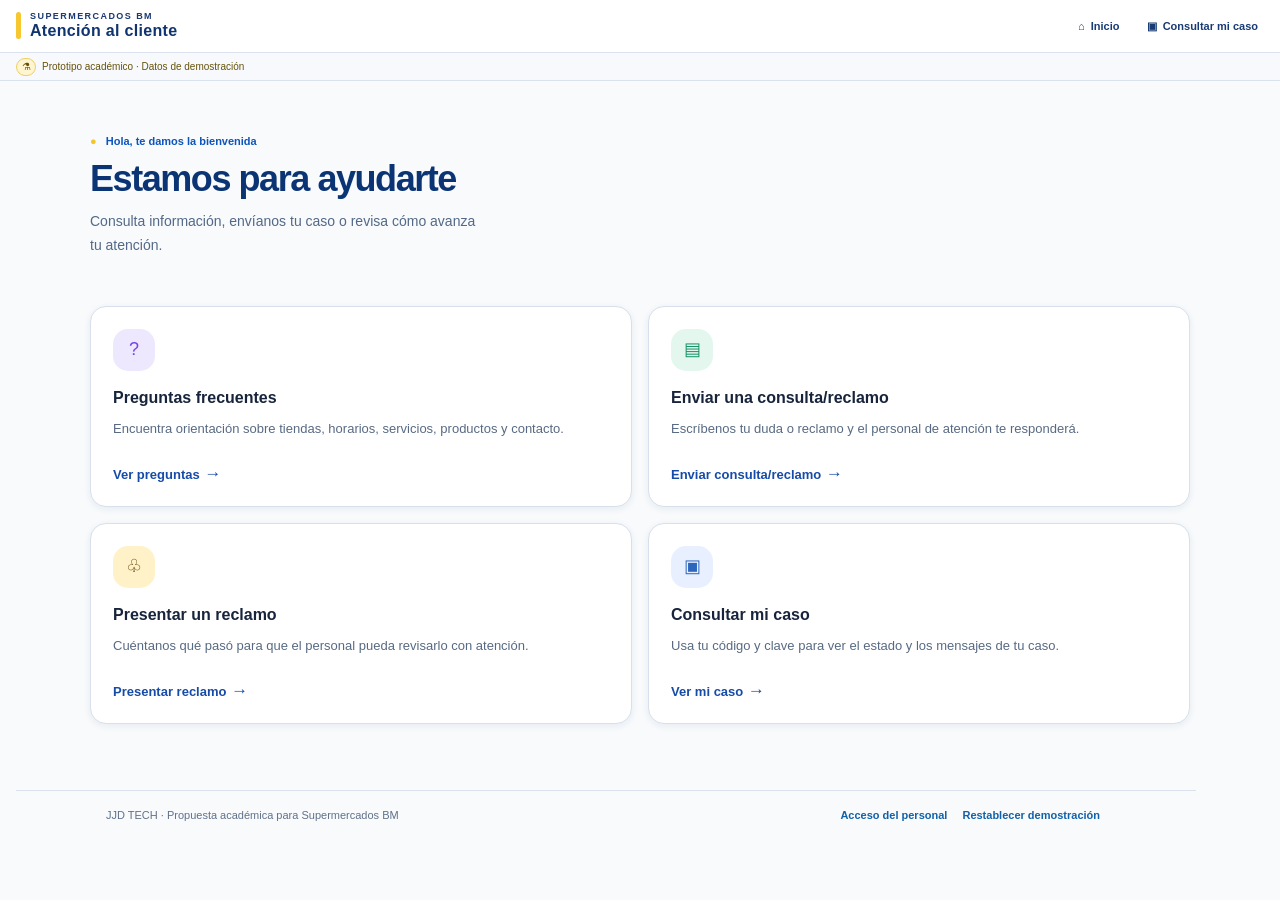
==== commit 440a2446: "version16" ====
--- a/index.html
+++ b/index.html
@@ -2,16 +2,16 @@
 <html lang="es">
 <head>
   <meta charset="utf-8"><meta name="viewport" content="width=device-width,initial-scale=1">
-  <title>JJD TECH · Atención BM</title><link rel="stylesheet" href="app.css"><link rel="stylesheet" href="app_v2.css"><link rel="stylesheet" href="app_v3.css">
+  <title>Atención al cliente · Supermercados BM</title><link rel="stylesheet" href="app.css"><link rel="stylesheet" href="app_v2.css"><link rel="stylesheet" href="app_v3.css"><link rel="stylesheet" href="app_v4.css">
 </head>
 <body>
-<header class="topbar"><div class="brand"><img class="bm-logo" src="logo-bm.svg" alt="Supermercados BM"><div class="brand-copy"><span>SUPERMERCADOS BM</span><b>Atención al cliente</b></div></div><nav class="top-nav"><button onclick="clientHome()">⌂ &nbsp;Inicio</button><button onclick="caseAccess()">▣ &nbsp;Consultar mi caso</button></nav></header>
+<header class="topbar"><div class="brand"><span aria-hidden="true" class="brand-mark"></span><div class="brand-copy"><span>SUPERMERCADOS BM</span><b>Atención al cliente</b></div></div><nav class="top-nav"><button onclick="clientHome()">⌂ &nbsp;Inicio</button><button onclick="caseAccess()">▣ &nbsp;Consultar mi caso</button></nav></header>
+<div class="demo-strip"><span>⚗</span> Prototipo académico · Datos de demostración</div>
 <main class="shell">
-  <section class="hero"><div><p class="eyebrow">Plataforma de atención</p><h1>Orientación clara,<br><em>seguimiento sencillo.</em></h1><p>Consulta información, envía tu caso o gestiona solicitudes desde una sola plataforma.</p></div><div class="hero-art"><i>?</i><i>✓</i><i>↗</i></div></section>
-  <nav class="switch"><button class="active" data-view="client">Vista del cliente</button><button data-view="staff">Vista del personal</button></nav>
+  <section class="welcome"><p><span aria-hidden="true">●</span> Hola, te damos la bienvenida</p><h1>Estamos para ayudarte</h1><div>Consulta información, envíanos tu caso o revisa cómo avanza tu atención.</div></section>
   <section id="clientView"></section><section id="staffView" class="hidden"></section>
 </main>
-<footer>JJD TECH · Propuesta académica para Supermercados BM <button id="resetBtn">Restablecer demostración</button></footer><div id="toast"></div>
+<footer>JJD TECH · Propuesta académica para Supermercados BM <span><button onclick="openStaff()">Acceso del personal</button> <button id="resetBtn">Restablecer demostración</button></span></footer><div id="toast"></div>
 <script src="app_v3.js"></script>
 </body></html>
 
--- a/app_v3.css
+++ b/app_v3.css
@@ -1,5 +1,38 @@
-.followup-card{border:1px solid #efc446;box-shadow:0 8px 20px #dbab2018;margin-bottom:14px}.followup-card h3{color:#123b78;margin:0 0 5px}.followup-card p{color:#687891;margin-top:0}.followup-card label{display:block;font-weight:bold;margin:15px 0 7px}.followup-card textarea{width:100%;min-height:115px;border:1px solid #cbd7e7;border-radius:9px;padding:12px;font:inherit;resize:vertical}.followup-card button{margin-top:10px}
+﻿.followup-card{border:1px solid #efc446;box-shadow:0 8px 20px #dbab2018;margin-bottom:14px}.followup-card h3{color:#123b78;margin:0 0 5px}.followup-card p{color:#687891;margin-top:0}.followup-card label{display:block;font-weight:bold;margin:15px 0 7px}.followup-card textarea{width:100%;min-height:115px;border:1px solid #cbd7e7;border-radius:9px;padding:12px;font:inherit;resize:vertical}.followup-card button{margin-top:10px}
 .topbar{height:72px;background:#fff!important;color:#123b78!important;border-bottom:1px solid #dce4ee;box-shadow:0 2px 12px #153d7210;padding:0 max(25px,calc((100% - 1180px)/2));display:flex;justify-content:space-between;align-items:center}.brand{display:flex;align-items:center;gap:12px}.bm-logo{width:43px;height:43px;object-fit:contain;border-radius:5px}.brand-copy{display:flex;flex-direction:column;line-height:1.05}.brand-copy span{font-size:10px;letter-spacing:.17em;font-weight:bold;color:#214c8d}.brand-copy b{font-size:18px;margin-top:5px}.top-nav{display:flex;gap:18px}.top-nav button{border:0;background:transparent;color:#123b78;font-weight:bold;cursor:pointer;font-size:13px}.top-nav button:hover{color:#7040e8}.brand .mark,.brand small,.topbar>.pill{display:none}@media(max-width:650px){.topbar{padding:0 14px}.top-nav{gap:5px}.top-nav button{font-size:11px}.bm-logo{width:35px;height:35px}.brand-copy b{font-size:15px}.brand-copy span{font-size:8px}}
 .support-header .eyebrow.blue{font-size:13px;letter-spacing:0;text-transform:none}.support-header .eyebrow.blue:first-letter{color:#f4c52d}.support-header h2{font-size:44px;letter-spacing:-.04em;line-height:1.1}@media(max-width:650px){.support-header h2{font-size:34px}}
 .confirmation-card{max-width:580px;margin:65px auto;background:#fff;border:1px solid #d8e2ee;border-radius:16px;padding:34px;text-align:center;box-shadow:0 15px 35px #163d7215}.confirmation-icon{width:52px;height:52px;margin:0 auto 13px;border-radius:50%;display:grid;place-items:center;background:#dff5e8;color:#16824c;font-size:28px;font-weight:bold}.confirmation-card h2{color:#123b78;margin:5px 0}.confirmation-card>p:not(.eyebrow){color:#66758c}.credential-box{display:grid;grid-template-columns:1fr 1fr;gap:8px;text-align:left;background:#f2f6fb;border-radius:10px;padding:16px;margin:22px 0}.credential-box span{font-size:12px;color:#738198}.credential-box strong{font-size:18px;color:#123b78}.confirmation-card .actions{justify-content:center}@media(max-width:600px){.confirmation-card{margin:30px 10px;padding:25px}.credential-box{grid-template-columns:1fr}}
 .login-card{max-width:370px;margin:80px auto;background:transparent;border:0;box-shadow:none;padding:20px;text-align:center}.login-card .shortcut-icon,.login-card .eyebrow{display:none}.login-card h2{font-size:31px;color:#090909;margin:0 0 4px;letter-spacing:-.04em}.login-card h2:after{content:'\A o crea una cuenta';white-space:pre;display:block;color:#929292;font-size:12px;font-weight:normal;letter-spacing:0;margin-top:8px}.login-card p{font-size:0;margin:0 0 28px}.login-card p:after{content:'Accede al panel de atención';font-size:13px;color:#777}.login-card label{display:none}.login-card input{display:block;width:100%;height:56px;margin:11px 0;border:0;border-radius:30px;background:#f0f1f4;padding:0 22px;font-size:13px;color:#222}.login-card input:focus{outline:2px solid #c7b9ff;background:#fff}.login-card .primary-wide{height:50px;margin-top:16px;border-radius:28px;background:#000;color:#fff;font-size:13px;box-shadow:none}.login-card .primary-wide:hover{background:#292929;transform:none}.login-card small{font-size:0;color:#222;margin-top:24px}.login-card small:after{content:'¿Olvidaste tu contraseña?\A\A Acceso ficticio para demostración';white-space:pre;display:block;font-size:12px;line-height:2;color:#222}.login-card small:hover{color:#666;cursor:pointer}
+
+/* Asistente FAQ: apariencia de conversación, no de lista de botones */
+.support-shortcuts{grid-template-columns:repeat(2,minmax(220px,270px));justify-content:start;gap:14px;margin-bottom:18px}
+.support-lower{grid-template-columns:minmax(0,1.35fr) minmax(320px,.9fr);gap:18px;align-items:stretch}
+.faq-panel,.ticket-panel{min-height:365px}
+.faq-chat-scroll{display:flex;flex-direction:column;gap:10px;padding-top:4px}
+.chat-bubble,.answer-bubble{max-width:88%;border-radius:18px;padding:12px 16px;line-height:1.5;box-shadow:0 3px 12px #1932490d}
+.chat-bubble{align-self:flex-start;background:#f0f4f8;color:#29415d;border:1px solid #e2e9f0;border-bottom-left-radius:5px}
+.answer-bubble{align-self:flex-end;background:#e9e2ff;color:#30205f;border:1px solid #d9caff;border-bottom-right-radius:5px;margin-top:4px}
+.answer-bubble b{color:#5f35d9}
+.answer-bubble p{margin:5px 0 0}
+.answer-bubble small{display:block;margin-top:9px;color:#6d6387;font-size:11px}
+.chat-topic{align-self:flex-start;width:auto;max-width:82%;border:1px solid #d6dfea;border-radius:18px;background:#fff;color:#244a7b;padding:10px 15px;margin:0;text-align:left;font:inherit;font-size:13px;cursor:pointer;box-shadow:0 2px 8px #1932490a;transition:background .18s,border-color .18s,transform .18s}
+.chat-topic:hover,.chat-topic.chosen{background:#edf5ff;border-color:#8db8e9;transform:translateX(3px)}
+.faq-panel .primary-wide{margin-top:2px}
+.ticket-panel form{display:flex;flex-direction:column;gap:7px}
+.ticket-panel textarea{min-height:105px}
+@media(max-width:780px){.support-shortcuts{grid-template-columns:repeat(2,minmax(0,1fr));max-width:none}.support-lower{grid-template-columns:1fr}.faq-panel,.ticket-panel{min-height:0}}
+@media(max-width:520px){.support-shortcuts{grid-template-columns:1fr}.chat-bubble,.answer-bubble,.chat-topic{max-width:100%}}
+
+/* Vista FAQ inspirada en el flujo de conversación aprobado */
+.topbar{height:72px;padding:0 max(22px,calc((100% - 1180px)/2));background:#fff!important}
+.bm-logo{width:54px;height:54px;object-fit:contain;border-radius:4px;display:block}
+.brand{gap:10px}.brand-copy span{font-size:9px;letter-spacing:.16em}.brand-copy b{font-size:16px;color:#123b78}
+.faq-screen{max-width:1080px}.faq-screen .support-header{margin-bottom:25px}.faq-screen .support-header h2{font-size:31px;color:#123b78}.faq-screen .support-header p{font-size:14px}
+.back-link{border:0;background:transparent;color:#174695;font-weight:600;padding:0;margin:0 0 14px;cursor:pointer}
+.faq-assistant{padding:0;overflow:hidden;border:1px solid #d6e0ed;border-radius:15px;background:#fff;box-shadow:0 8px 24px #153d7212}
+.assistant-head{display:flex;align-items:center;gap:10px;background:#e7f0ff;border-bottom:1px solid #cfdbeb;padding:13px 18px}.assistant-head b{display:block;color:#123b78}.assistant-head small{display:block;color:#61738b;font-size:11px}
+.faq-topics,.faq-chat{padding:18px}.faq-chat{display:flex;flex-direction:column;gap:12px}.faq-topics>.chat-bubble,.faq-chat>.chat-bubble{max-width:84%;background:#edf1f7;border:0;color:#123b78;border-radius:18px;padding:11px 15px}
+.topic-grid{display:grid;grid-template-columns:repeat(2,minmax(0,1fr));gap:9px;margin-top:9px}.topic-grid .chat-topic{max-width:none;width:100%;border:1px solid #b9cbe6;background:#fff;border-radius:14px;color:#154694;padding:11px 14px;font-weight:600;box-shadow:none}.topic-grid .chat-topic:hover{background:#edf4ff;transform:none}.topic-grid .chat-topic span{margin-right:9px}
+.user-bubble{align-self:flex-end;background:#174696;color:#fff;border-radius:18px;padding:11px 16px;max-width:74%;font-weight:600}.faq-chat .answer-bubble{align-self:flex-start;max-width:88%;background:#edf1f7;border:0;border-radius:18px;padding:14px 16px;color:#123b78}.answer-bubble p{margin:8px 0 0}.compact-topics{margin-top:1px}.compact-topics .chat-topic{font-size:13px}.faq-actions{display:flex;flex-wrap:wrap;gap:8px;margin-top:2px}.faq-actions .primary-wide{flex:0 0 auto;width:auto}.faq-actions .button{display:inline-flex;align-items:center;text-decoration:none}
+@media(max-width:600px){.topic-grid{grid-template-columns:1fr}.user-bubble,.faq-chat .answer-bubble{max-width:100%}.top-nav button{font-size:10px}.brand-copy b{font-size:14px}}
+
--- a/app_v4.css
+++ b/app_v4.css
@@ -0,0 +1,21 @@
+/* Vista principal alineada con la referencia aprobada */
+body{background:#f8fafc;color:#102f62;font-family:Arial,sans-serif}
+.topbar{height:53px!important;padding:0 16px!important;background:#fff!important;border-bottom:1px solid #d9e2ed!important;box-shadow:none!important}
+.brand{gap:9px!important}.brand-mark{display:block;width:5px;height:27px;border-radius:4px;background:#f6c72e}.brand-copy span{font-size:9px!important;letter-spacing:.16em!important;color:#1b3972!important}.brand-copy b{font-size:16px!important;color:#10346f!important;margin-top:2px!important}
+.top-nav{gap:15px!important}.top-nav button{font-size:11px!important;color:#183b73!important}
+.demo-strip{height:28px;display:flex;align-items:center;gap:6px;padding:0 16px;background:#f7f9fc;border-bottom:1px solid #d9e2ed;color:#66530b;font-size:10px}.demo-strip span{display:inline-flex;align-items:center;justify-content:center;width:20px;height:18px;border:1px solid #f0cf63;border-radius:99px;background:#fff5d0}
+.shell{max-width:none!important;margin:0!important;padding:52px 16px 34px!important}
+.welcome{max-width:1100px;margin:0 auto 48px}.welcome p{margin:0 0 9px;color:#0d54bb;font-size:11px;font-weight:700}.welcome p span{color:#f4c62d;margin-right:6px}.welcome h1{margin:0;color:#0b3474;font-size:36px;line-height:1.1;letter-spacing:-.04em}.welcome div{max-width:400px;margin-top:12px;color:#536987;font-size:14px;line-height:1.7}
+.support-dashboard{max-width:1100px!important;margin:0 auto!important}.support-header{display:none!important}.support-shortcuts{display:grid!important;grid-template-columns:repeat(2,minmax(0,1fr))!important;gap:16px!important;margin:0!important}.support-shortcuts article{min-height:201px!important;padding:22px!important;border:1px solid #d7e0eb!important;border-radius:16px!important;background:#fff!important;box-shadow:0 2px 7px #163a6714!important;display:flex!important;flex-direction:column!important;align-items:flex-start!important}.support-shortcuts article .shortcut-icon{width:42px!important;height:42px!important;margin-bottom:15px!important;border-radius:15px!important}.support-shortcuts article div{display:flex;flex-direction:column;gap:7px}.support-shortcuts article b{font-size:16px!important;color:#17243b!important}.support-shortcuts article small{font-size:13px!important;color:#586a83!important;line-height:1.45}.support-shortcuts article button{margin-top:auto!important;padding:0!important;border:0!important;background:transparent!important;color:#164ba8!important;font-size:13px!important;font-weight:700!important;cursor:pointer}.support-shortcuts article button:after{content:'  →';font-size:17px}.support-shortcuts article:nth-child(3) .shortcut-icon{background:#fff2c8!important;color:#584000!important}
+.support-lower{display:none!important}.switch{display:none!important}
+footer{margin:32px 16px 0!important;border-top:1px solid #d9e2ed!important;color:#60718b!important;background:transparent!important;font-size:11px!important;padding:16px max(0px,calc((100% - 1100px)/2))!important}
+@media(max-width:650px){.topbar{padding:0 10px!important}.top-nav{gap:4px!important}.top-nav button{font-size:9px!important;padding:4px!important}.shell{padding-top:34px!important}.welcome{margin-bottom:30px}.welcome h1{font-size:32px}.support-shortcuts{grid-template-columns:1fr!important}.support-shortcuts article{min-height:175px!important}}
+
+/* Resumen inicial del área del personal */
+.staff-layout{position:fixed;inset:0;display:flex;background:#f7f9fc;color:#0e2f63;z-index:10;font-size:13px}.staff-sidebar{width:187px;flex:none;display:flex;flex-direction:column;padding:13px 10px;background:#102f6d;color:#fff}.staff-brand{display:flex;flex-direction:column;gap:3px;padding:0 13px 25px;border-left:5px solid #f6c72e}.staff-brand span{font-size:9px;letter-spacing:.16em;font-weight:700}.staff-brand b{font-size:14px}.staff-sidebar nav{display:flex;flex-direction:column;gap:4px}.staff-nav{border:0;background:transparent;color:#edf3ff;border-radius:11px;padding:11px 10px;text-align:left;font-weight:700;cursor:pointer}.staff-nav.active{background:#ffd130;color:#111f42}.staff-bottom{display:flex;flex-direction:column;gap:10px;margin-top:auto;font-size:10px;line-height:1.35}.staff-bottom span{padding:7px 9px;border-radius:18px;background:#1c468f;text-align:center;font-size:9px}.staff-bottom small{font-size:10px}.staff-bottom button{border:0;background:transparent;color:#fff;text-align:left;padding:0;cursor:pointer;font-size:10px}.staff-main{flex:1;min-width:0;overflow:auto;padding:31px max(28px,calc((100vw - 1120px)/2))}.staff-heading{display:flex;justify-content:space-between;align-items:flex-start;gap:20px;max-width:865px;margin:0 auto 22px}.staff-heading h2{margin:0;color:#102f6d;font-size:23px}.staff-heading p{margin:3px 0;color:#526985;font-size:12px}.staff-primary{border:0;border-radius:11px;background:#123f8d;color:white;padding:12px 19px;font-weight:700;box-shadow:0 3px 7px #123f8d2b;cursor:pointer}.staff-stats{display:grid;grid-template-columns:repeat(5,minmax(0,1fr));gap:12px;max-width:865px;margin:0 auto 24px}.staff-stats>div{min-height:124px;padding:15px;border:1px solid #d7e0eb;border-radius:13px;background:#fff;box-shadow:0 3px 8px #163a6714}.staff-stats i{display:flex;align-items:center;justify-content:center;width:31px;height:31px;margin-bottom:10px;border-radius:50%;background:#edf2f9;color:#143d88;font-style:normal}.staff-stats>div:first-child i{background:#123f8d;color:#fff}.staff-stats>div:nth-child(3) i{background:#e4efff}.staff-stats>div:nth-child(4) i{background:#fff1c9;color:#795500}.staff-stats>div:nth-child(5) i{background:#dff4e7;color:#147542}.staff-stats small{display:block;font-size:10px;color:#253b61}.staff-stats strong{display:block;margin-top:7px;color:#071a3c;font-size:26px}.staff-table{max-width:865px;margin:0 auto;border:1px solid #d7e0eb;border-radius:13px;background:#fff;overflow:hidden;box-shadow:0 3px 8px #163a6714}.staff-table h3{margin:0;padding:15px 19px;border-bottom:1px solid #d7e0eb;color:#123875;font-size:16px}.staff-table table{width:100%;border-collapse:collapse}.staff-table th,.staff-table td{padding:12px 19px;border-bottom:1px solid #d7e0eb;text-align:center;font-size:11px}.staff-table thead{background:#edf1f7;color:#254264}.staff-table thead th:first-child,.staff-table tbody th{text-align:left}.staff-table tbody th{color:#0b1f40}.staff-table tbody td{font-weight:700;color:#071a3c}.staff-table tbody tr:last-child th,.staff-table tbody tr:last-child td{border-bottom:0}footer span{float:right}footer button{border:0;background:transparent;color:#1161a8;cursor:pointer;font-size:11px}
+@media(max-width:800px){.staff-sidebar{width:160px}.staff-main{padding:24px 14px}.staff-stats{grid-template-columns:repeat(2,1fr)}.staff-table{overflow-x:auto}.staff-table table{min-width:650px}}
+@media(max-width:520px){.staff-layout{display:block;overflow:auto}.staff-sidebar{width:100%;min-height:auto}.staff-sidebar nav{flex-direction:row}.staff-bottom{display:none}.staff-heading{display:block}.staff-primary{margin-top:14px}.staff-stats{grid-template-columns:1fr 1fr}.staff-stats>div:first-child{grid-column:span 2}}
+.cases-heading{margin-bottom:22px}.case-filters{display:grid;grid-template-columns:1fr 137px 122px 166px;gap:9px;max-width:865px;margin:0 auto 18px;padding:12px;border:1px solid #d7e0eb;border-radius:13px;background:#fff;box-shadow:0 3px 8px #163a6714}.case-filters input,.case-filters select,.side-panel select{min-width:0;height:38px;border:1px solid #c6d4e6;border-radius:9px;background:#fff;padding:0 11px;color:#18345f;font:inherit;font-size:11px}.cases-table{max-width:865px;margin:0 auto;border:1px solid #d7e0eb;border-radius:13px;background:#fff;overflow:hidden;box-shadow:0 3px 8px #163a6714}.cases-table table{width:100%;border-collapse:collapse}.cases-table th,.cases-table td{padding:12px 18px;border-bottom:1px solid #d7e0eb;text-align:left;font-size:11px}.cases-table thead{background:#edf1f7;color:#294264}.cases-table tbody tr:last-child td{border-bottom:0}.case-code{border:0;background:transparent;color:#104797;font-weight:800;cursor:pointer;padding:0;font-size:12px}.type-pill{display:inline-block;padding:3px 8px;border-radius:99px;background:#e5efff;color:#1753ac;font-size:10px;font-weight:700}.type-pill.claim{background:#fff1c9;color:#715100}.cases-table .badge{display:inline-block;border-radius:99px;padding:3px 9px;font-size:10px;white-space:nowrap;background:#e9eef5;color:#38516f}.cases-table td:last-child{color:#536983;font-size:10px}.detail-main{max-width:1000px!important}.detail-back{display:block;border:0;background:transparent;color:#164ba8;padding:0;margin:0 0 23px;cursor:pointer;font-size:11px}.detail-header{display:flex;justify-content:space-between;align-items:flex-start;gap:20px;margin-bottom:17px}.detail-code{color:#102f6d;font-size:11px;font-weight:700}.detail-header h2{margin:6px 0 0;color:#092e70;font-size:24px;line-height:1.2}.detail-status{padding-top:0}.detail-status .badge{display:inline-block;border:1px solid #b9c8da;border-radius:99px;padding:7px 13px;background:#eef2f7;color:#334b68;font-size:11px}.detail-grid{display:grid;grid-template-columns:minmax(0,1fr) 264px;gap:18px}.detail-left,.detail-right{display:flex;flex-direction:column;gap:14px}.detail-panel,.composer{border:1px solid #d7e0eb;border-radius:13px;background:#fff;padding:17px;box-shadow:0 3px 8px #163a6714}.detail-panel h3,.composer h3{margin:0;color:#083c8c;font-size:14px}.detail-info-grid{display:grid;grid-template-columns:1fr 1fr;gap:11px 28px;margin-top:17px}.detail-info-grid small,.side-panel label{display:block;color:#42618b;font-size:10px;margin-bottom:3px}.detail-info-grid b{display:block;color:#0a234b;font-size:10px}.original-text{margin:15px 0 0;padding:13px;border-radius:9px;background:#edf1f7;color:#203a63;font-size:12px}.composer-grid{display:grid;grid-template-columns:1fr 1fr;gap:17px}.composer{border-color:#a9c1e5}.composer.internal{border-style:dashed;border-color:#dba672;background:#fff6e9}.composer h3{color:#15468d}.composer.internal h3{color:#a06025}.composer small{display:block;margin:4px 0 10px;color:#61738e;font-size:10px}.composer textarea{width:100%;height:72px;resize:vertical;border:1px solid #c6d4e6;border-radius:9px;padding:9px;font:inherit;font-size:10px}.composer button,.outline-action{width:100%;height:34px;margin-top:9px;border:0;border-radius:9px;background:#154596;color:white;font-size:10px;font-weight:700;cursor:pointer}.composer.internal button,.outline-action{background:#fff;color:#3f5671;border:1px solid #cad7e7}.activity p{margin:20px 0 0;font-size:11px;color:#0d2d64}.activity p small{margin-left:7px;color:#7a8ba1;font-size:9px}.status-options{display:grid;grid-template-columns:1fr 1fr;gap:7px;margin:14px 0}.status-options button{height:33px;border:1px solid #c8d5e6;border-radius:10px;background:#fff;color:#163a70;font-size:10px;cursor:pointer}.status-options button.selected{border-color:#0d4aa6;background:#e8f0ff}.current-status{width:100%;height:33px;border:0;border-radius:10px;background:#8aa0cb;color:#fff;font-weight:700;font-size:10px}.status-panel>small{display:block;margin-top:12px;color:#71839b;font-size:9px}.side-panel select{width:100%;margin:13px 0 0}.side-panel label{margin-top:12px}.side-panel .outline-action{margin-top:9px}
+@media(max-width:850px){.case-filters{grid-template-columns:1fr 1fr}.detail-grid{grid-template-columns:1fr}.detail-right{display:grid;grid-template-columns:1fr 1fr}.detail-right .status-panel{grid-column:span 2}}
+@media(max-width:600px){.case-filters{grid-template-columns:1fr}.cases-table{overflow-x:auto}.cases-table table{min-width:760px}.detail-header{display:block}.detail-status{margin-top:12px}.composer-grid{grid-template-columns:1fr}.detail-right{display:flex}}
+.waiting-label{display:block;margin-top:12px;color:#123d83;font-size:10px;font-weight:700}.waiting-label span{font-weight:400;color:#71839b}.waiting-reason{display:block;width:100%;min-height:95px;margin:7px 0;border:1px solid #9db9e7;border-radius:9px;padding:10px;resize:vertical;color:#16345e;font:inherit;font-size:10px}.change-status{width:100%;height:35px;border:0;border-radius:10px;background:#154596;color:white;font-size:10px;font-weight:700;cursor:pointer}.status-help{display:block;margin-top:12px;color:#71839b;font-size:9px}.client-extra{margin-top:12px!important;background:#fff6d9!important;border-color:#efd06a!important;color:#5c4900!important;font-size:12px}
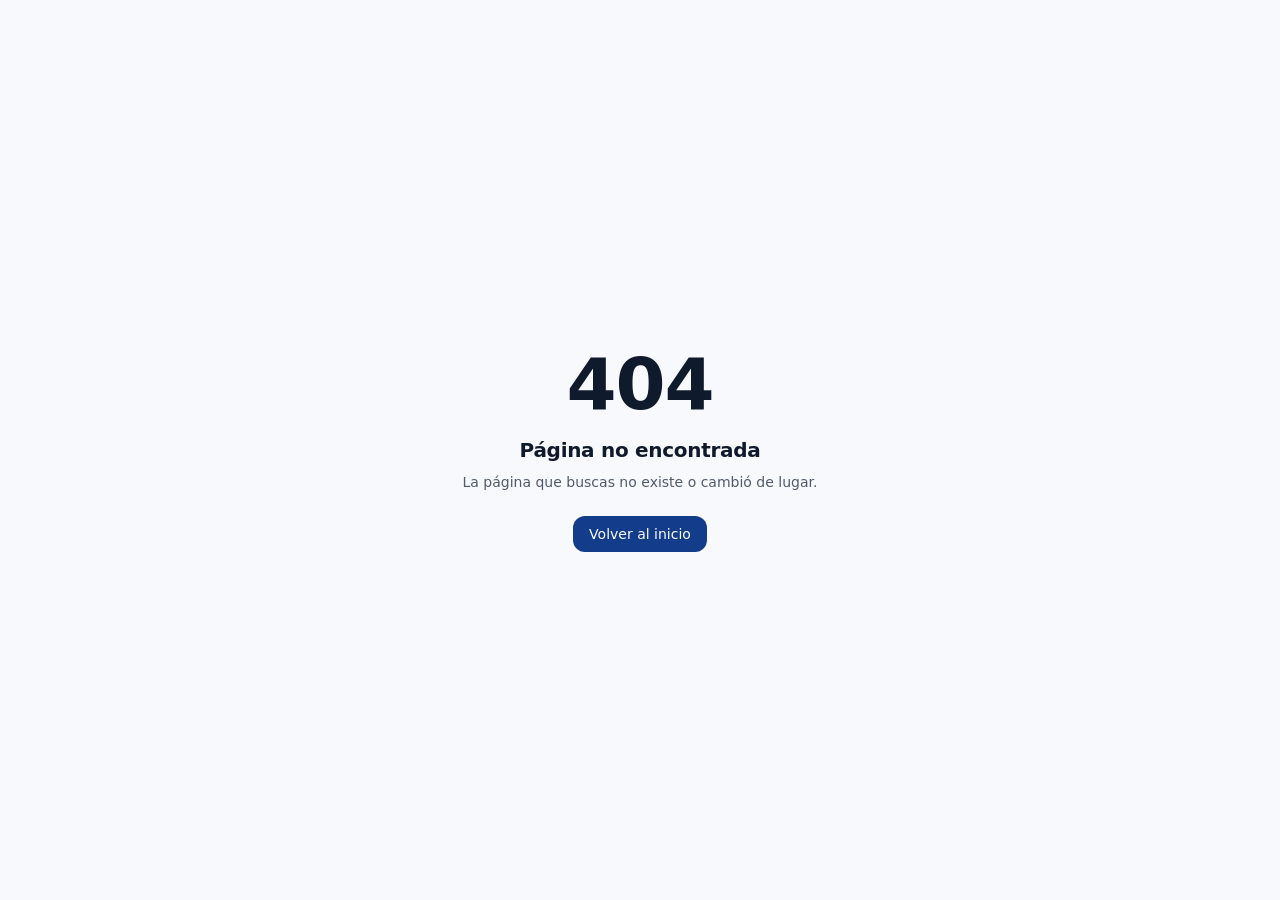
==== commit 17b6ad29: "version17" ====
--- a/index.html
+++ b/index.html
@@ -1,18 +1,13 @@
-﻿<!doctype html>
+<!doctype html>
 <html lang="es">
-<head>
-  <meta charset="utf-8"><meta name="viewport" content="width=device-width,initial-scale=1">
-  <title>Atención al cliente · Supermercados BM</title><link rel="stylesheet" href="app.css"><link rel="stylesheet" href="app_v2.css"><link rel="stylesheet" href="app_v3.css"><link rel="stylesheet" href="app_v4.css">
-</head>
-<body>
-<header class="topbar"><div class="brand"><span aria-hidden="true" class="brand-mark"></span><div class="brand-copy"><span>SUPERMERCADOS BM</span><b>Atención al cliente</b></div></div><nav class="top-nav"><button onclick="clientHome()">⌂ &nbsp;Inicio</button><button onclick="caseAccess()">▣ &nbsp;Consultar mi caso</button></nav></header>
-<div class="demo-strip"><span>⚗</span> Prototipo académico · Datos de demostración</div>
-<main class="shell">
-  <section class="welcome"><p><span aria-hidden="true">●</span> Hola, te damos la bienvenida</p><h1>Estamos para ayudarte</h1><div>Consulta información, envíanos tu caso o revisa cómo avanza tu atención.</div></section>
-  <section id="clientView"></section><section id="staffView" class="hidden"></section>
-</main>
-<footer>JJD TECH · Propuesta académica para Supermercados BM <span><button onclick="openStaff()">Acceso del personal</button> <button id="resetBtn">Restablecer demostración</button></span></footer><div id="toast"></div>
-<script src="app_v3.js"></script>
-</body></html>
-
-
+  <head>
+    <meta charset="UTF-8" />
+    <meta name="viewport" content="width=device-width, initial-scale=1.0" />
+    <title>Atención al cliente · Supermercados BM</title>
+    <script type="module" crossorigin src="/assets/index-DbtViq19.js"></script>
+    <link rel="stylesheet" crossorigin href="/assets/index-D6kWnjxa.css">
+  </head>
+  <body>
+    <div id="root"></div>
+  </body>
+</html>
